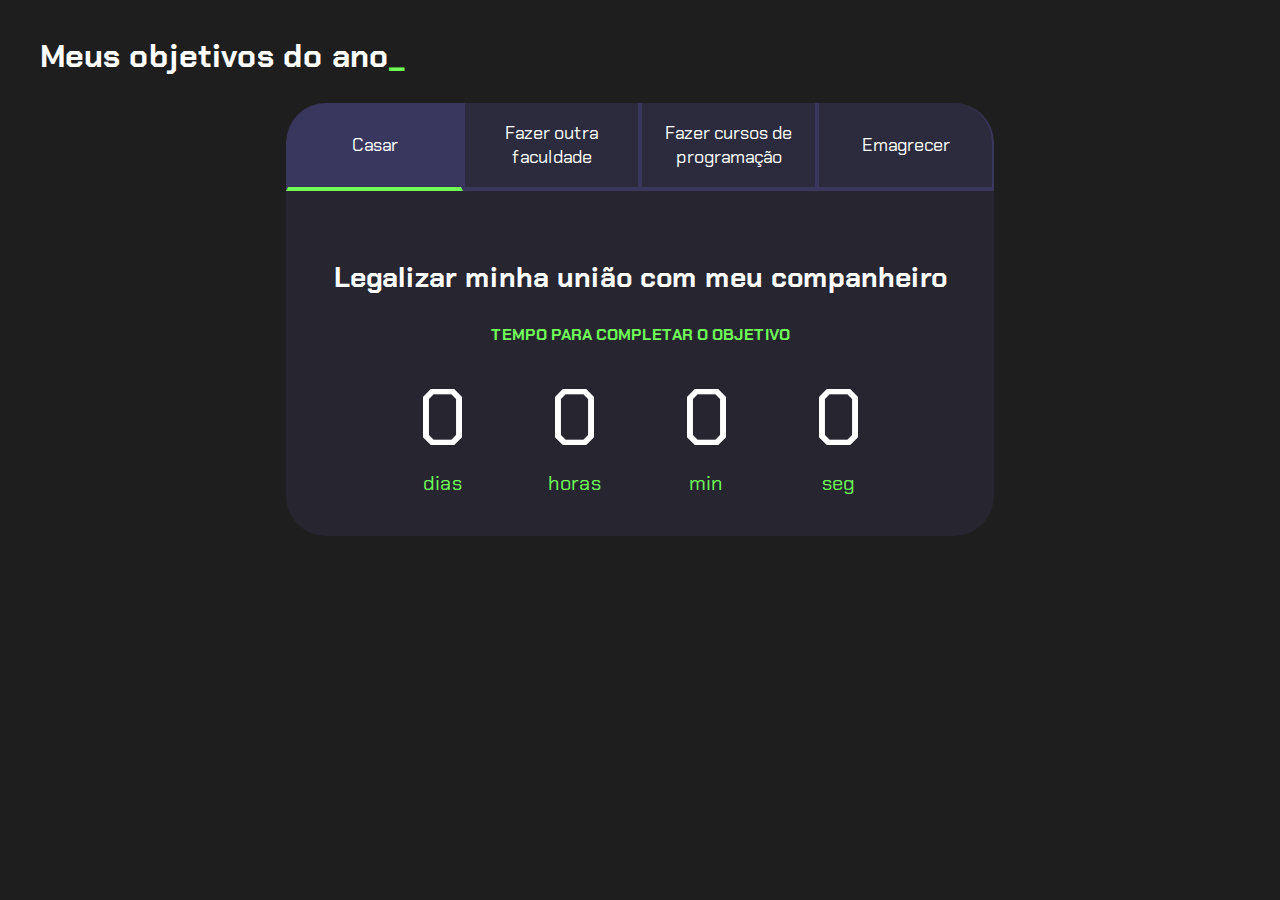
==== index.html @ b63ce911 "código" ====
<!DOCTYPE html>
<html lang="pt-br">

<head>
    <meta charset="UTF-8">
    <meta name="viewport" content="width=device-width, initial-scale=1.0">
    <title>Meus objetivos do ano</title>
    <link rel="stylesheet" href="style.css">
</head>

<body>
    <section class="conteudo-principal">
        <h2 class="titulo-principal">Meus objetivos do ano<span>_</span></h2>
        <div class="conteudo">
            <div class="botoes">
                <button class="botao ativo">Casar</button>
                <button class="botao">Fazer outra faculdade</button>
                <button class="botao">Fazer cursos de programação</button>
                <button class="botao">Emagrecer</button>
            </div>
            <div class="abas-textos">
                <div class="aba-conteudo ativo">
                    <h3 class="aba-conteudo-titulo-principal">Legalizar minha união com meu companheiro</h3>
                    <h4 class="aba-conteudo-titulo-secundario">Tempo para completar o objetivo</h4>
                    <div class="contador">
                        <div class="contador-digito">
                            <p class="contador-digito-numero" id="dias0"></p>
                            <p class="contador-digito-texto">dias</p>
                        </div>
                        <div class="contador-digito">
                            <p class="contador-digito-numero" id="horas0"></p>
                            <p class="contador-digito-texto">horas</p>
                        </div>
                        <div class="contador-digito">
                            <p class="contador-digito-numero" id="min0"></p>
                            <p class="contador-digito-texto">min</p>
                        </div>
                        <div class="contador-digito">
                            <p class="contador-digito-numero" id="seg0"></p>
                            <p class="contador-digito-texto">seg</p>
                        </div>
                    </div>
                </div>
                <div class="aba-conteudo">
                    <h3 class="aba-conteudo-titulo-principal">Agregar meu conhecimento</h3>
                    <h4 class="aba-conteudo-titulo-secundario">Tempo para completar o objetivo</h4>
                    <div class="contador">
                        <div class="contador-digito">
                            <p class="contador-digito-numero" id="dias1"></p>
                            <p class="contador-digito-texto">dias</p>
                        </div>
                        <div class="contador-digito">
                            <p class="contador-digito-numero" id="horas1"></p>
                            <p class="contador-digito-texto">horas</p>
                        </div>
                        <div class="contador-digito">
                            <p class="contador-digito-numero" id="min1"></p>
                            <p class="contador-digito-texto">min</p>
                        </div>
                        <div class="contador-digito">
                            <p class="contador-digito-numero" id="seg1"></p>
                            <p class="contador-digito-texto">seg</p>
                        </div>
                    </div>
                </div>
                <div class="aba-conteudo">
                    <h3 class="aba-conteudo-titulo-principal">Melhorar meu desempenho como professora</h3>
                    <h4 class="aba-conteudo-titulo-secundario">Tempo para completar o objetivo</h4>
                    <div class="contador">
                        <div class="contador-digito">
                            <p class="contador-digito-numero" id="dias2"></p>
                            <p class="contador-digito-texto">dias</p>
                        </div>
                        <div class="contador-digito">
                            <p class="contador-digito-numero" id="horas2"></p>
                            <p class="contador-digito-texto">horas</p>
                        </div>
                        <div class="contador-digito">
                            <p class="contador-digito-numero" id="min2"></p>
                            <p class="contador-digito-texto">min</p>
                        </div>
                        <div class="contador-digito">
                            <p class="contador-digito-numero" id="seg2"></p>
                            <p class="contador-digito-texto">seg</p>
                        </div>
                    </div>
                </div>
                <div class="aba-conteudo">
                    <h3 class="aba-conteudo-titulo-principal">Saúde, disposição e auto estima.</h3>
                    <h4 class="aba-conteudo-titulo-secundario">Tempo para completar o objetivo</h4>
                    <div class="contador">
                        <div class="contador-digito">
                            <p class="contador-digito-numero" id="dias3"></p>
                            <p class="contador-digito-texto">dias</p>
                        </div>
                        <div class="contador-digito">
                            <p class="contador-digito-numero" id="horas3"></p>
                            <p class="contador-digito-texto">horas</p>
                        </div>
                        <div class="contador-digito">
                            <p class="contador-digito-numero" id="min3"></p>
                            <p class="contador-digito-texto">min</p>
                        </div>
                        <div class="contador-digito">
                            <p class="contador-digito-numero" id="seg3"></p>
                            <p class="contador-digito-texto">seg</p>
                        </div>
                    </div>
                </div>
            </div>
        </div>
    </section>
    <script src="main.js"></script>
</body>

</html>
---- style.css ----
@import url('https://fonts.googleapis.com/css2?family=Chakra+Petch:wght@400;700&display=swap');

:root {
    --cor-de-fundo: #1E1E1E;
    --verde: #6FFF57;
    --branco: #FFFFFF;
    --botao-ativo: #3A375E;
    --botao-inativo: rgba(58, 55, 94, 0.5);
    --texto-fundo: rgba(58, 55, 94, 0.3);
}

body {
    background-color: var(--cor-de-fundo);
    color: var(--branco);
    font-family: 'Chakra Petch', sans-serif;
}


.conteudo-principal {
    display: flex;
    flex-direction: column;
    justify-content: center;
    align-items: center;
    max-width: 1200px;
    width: 100%;
    margin: 0 auto;
}

.titulo-principal {
    text-align: left;
    width: 100%;
    font-size: 32px;
}

.titulo-principal span {
    color: var(--verde);
}


.botao {
    font-family: 'Chakra Petch', sans-serif;
    background-color: var(--botao-inativo);
    color: var(--branco);
    display: flex;
    justify-content: center;
    padding: 1em;
    font-size: 18px;
    align-items: center;
    width: 100%;
    border-bottom: 4px solid var(--botao-ativo);
    border-left: 2px solid var(--botao-ativo);
    border-right: 2px solid var(--botao-ativo);
    border-top: none;
}

.botao:first-child {
    border-radius: 40px 40px 0 0;
}

.botoes {
    display: block;
}

.botao.ativo{
    background-color: var(--botao-ativo);
    border-bottom: 4px solid var(--verde);
}

.abas-textos{
    background-color: var(--texto-fundo);
    padding: 40px;
    border-radius: 0 0 40px 40px;
}
.aba-conteudo.ativo{
    display:block;
}

.aba-conteudo{
    display: none;
}

.aba-conteudo-titulo-principal{
    font-size: 28px;
    text-align: center;
}
.aba-conteudo-titulo-secundario{
    text-align: center;
    color: var(--verde);
    text-transform: uppercase;
}

.contador{
    display:flex;
    justify-content: center;
    flex-wrap: wrap;
}
.contador-digito{
    padding: 0 16px;
    text-align: center;
    min-width: 100px;
}

.contador-digito-numero{
    font-size: 80px;
    margin: 0;

}

.contador-digito-texto{
    color: var(--verde);
    font-size: 20px;
    margin: 0;

}

@media screen and (min-width: 768px) {
    .botoes {
        display: flex;
    }

    .botao:first-child {
        border-radius: 40px 0 0 0;
    }

    .botao:last-child {
        border-radius: 0 40px 0 0;
    }
}
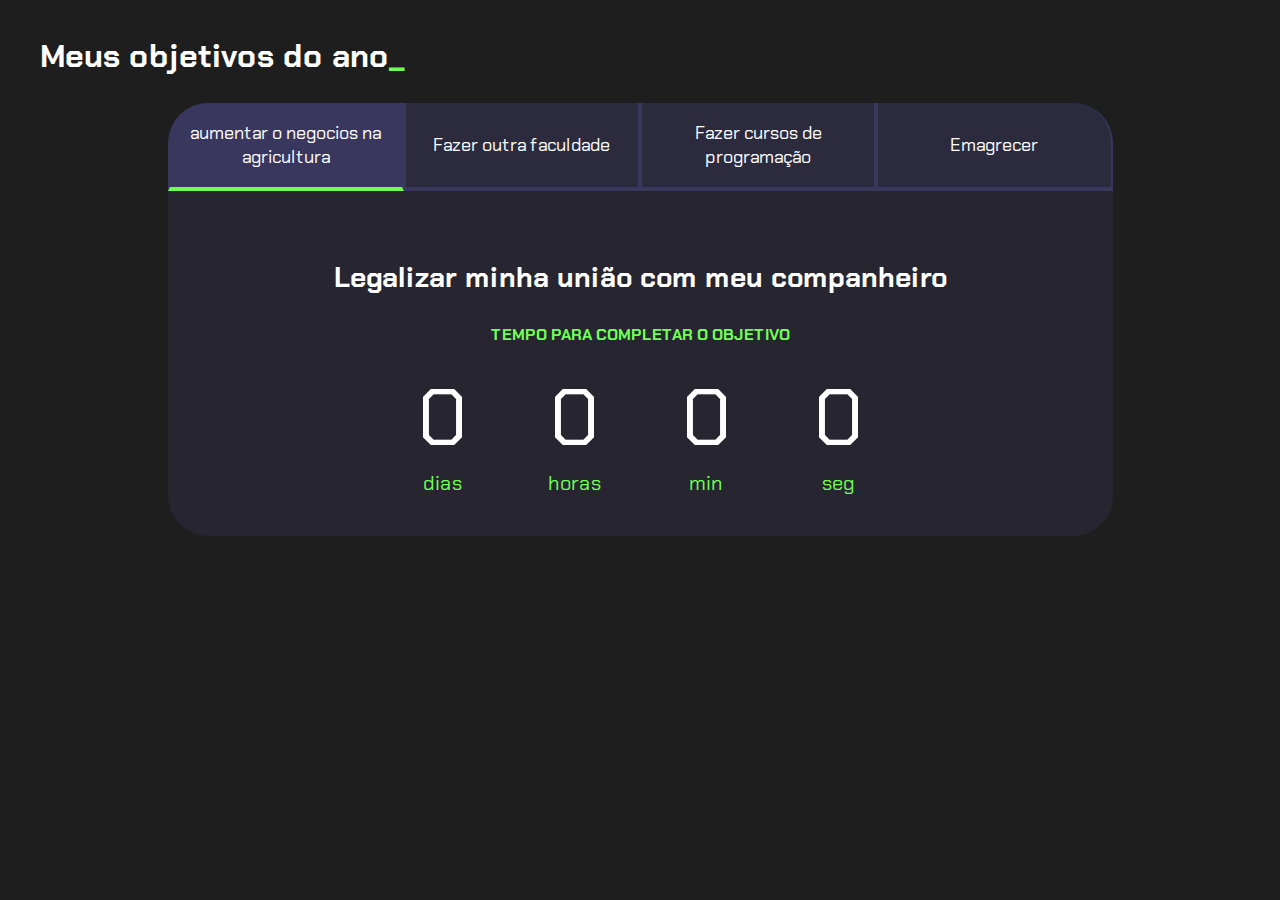
==== commit f4e0f626: "." ====
--- a/index.html
+++ b/index.html
@@ -13,7 +13,7 @@
         <h2 class="titulo-principal">Meus objetivos do ano<span>_</span></h2>
         <div class="conteudo">
             <div class="botoes">
-                <button class="botao ativo">Casar</button>
+                <button class="botao ativo">aumentar o negocios na agricultura</button>
                 <button class="botao">Fazer outra faculdade</button>
                 <button class="botao">Fazer cursos de programação</button>
                 <button class="botao">Emagrecer</button>
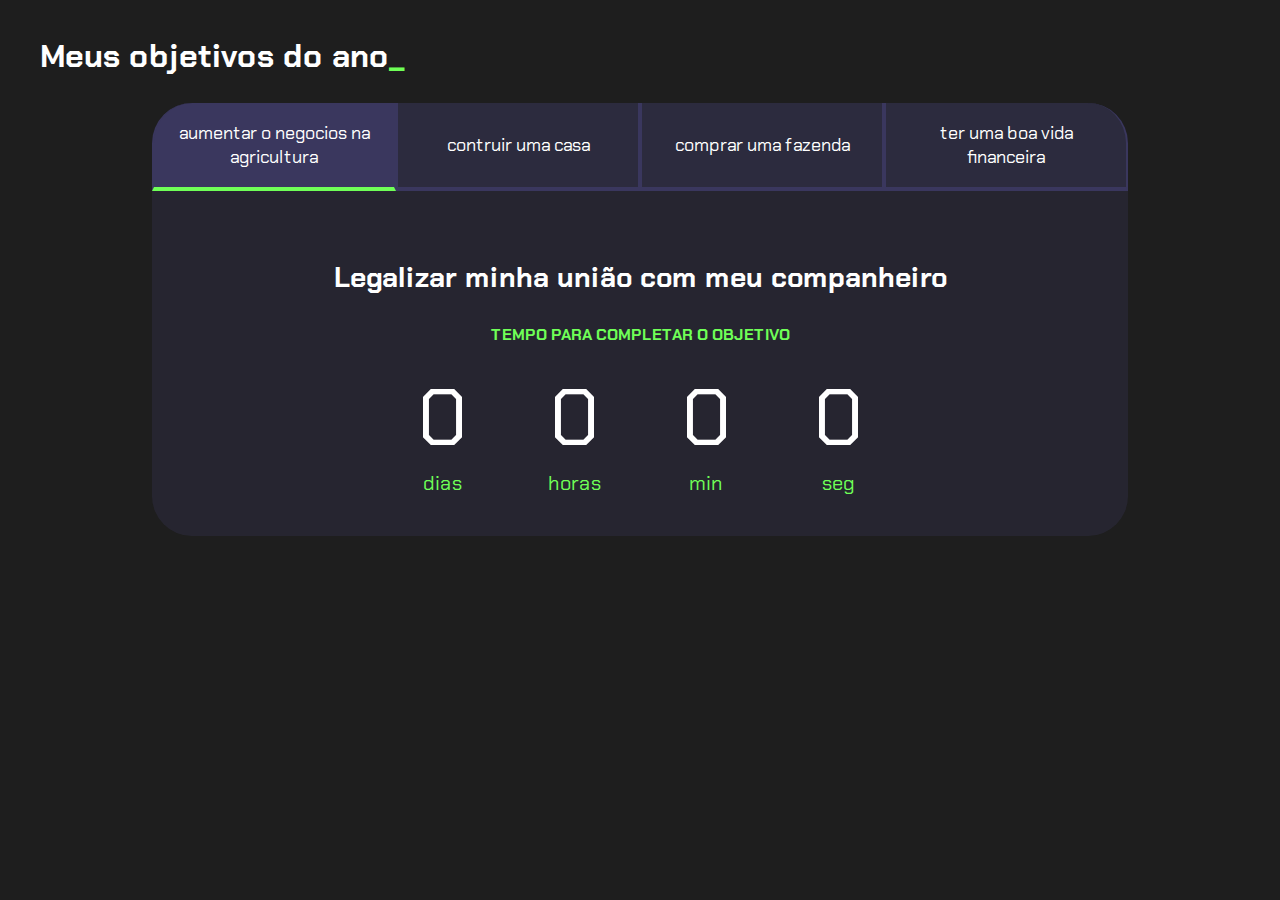
==== commit 077a8376: "." ====
--- a/index.html
+++ b/index.html
@@ -14,9 +14,9 @@
         <div class="conteudo">
             <div class="botoes">
                 <button class="botao ativo">aumentar o negocios na agricultura</button>
-                <button class="botao">Fazer outra faculdade</button>
-                <button class="botao">Fazer cursos de programação</button>
-                <button class="botao">Emagrecer</button>
+                <button class="botao">contruir uma casa</button>
+                <button class="botao">comprar uma fazenda</button>
+                <button class="botao">ter uma boa vida financeira</button>
             </div>
             <div class="abas-textos">
                 <div class="aba-conteudo ativo">
@@ -42,7 +42,7 @@
                     </div>
                 </div>
                 <div class="aba-conteudo">
-                    <h3 class="aba-conteudo-titulo-principal">Agregar meu conhecimento</h3>
+                    <h3 class="aba-conteudo-titulo-principal">Trabalhar</h3>
                     <h4 class="aba-conteudo-titulo-secundario">Tempo para completar o objetivo</h4>
                     <div class="contador">
                         <div class="contador-digito">
@@ -64,7 +64,7 @@
                     </div>
                 </div>
                 <div class="aba-conteudo">
-                    <h3 class="aba-conteudo-titulo-principal">Melhorar meu desempenho como professora</h3>
+                    <h3 class="aba-conteudo-titulo-principal">Foco</h3>
                     <h4 class="aba-conteudo-titulo-secundario">Tempo para completar o objetivo</h4>
                     <div class="contador">
                         <div class="contador-digito">
@@ -86,7 +86,7 @@
                     </div>
                 </div>
                 <div class="aba-conteudo">
-                    <h3 class="aba-conteudo-titulo-principal">Saúde, disposição e auto estima.</h3>
+                    <h3 class="aba-conteudo-titulo-principal">Determinaçao.</h3>
                     <h4 class="aba-conteudo-titulo-secundario">Tempo para completar o objetivo</h4>
                     <div class="contador">
                         <div class="contador-digito">
